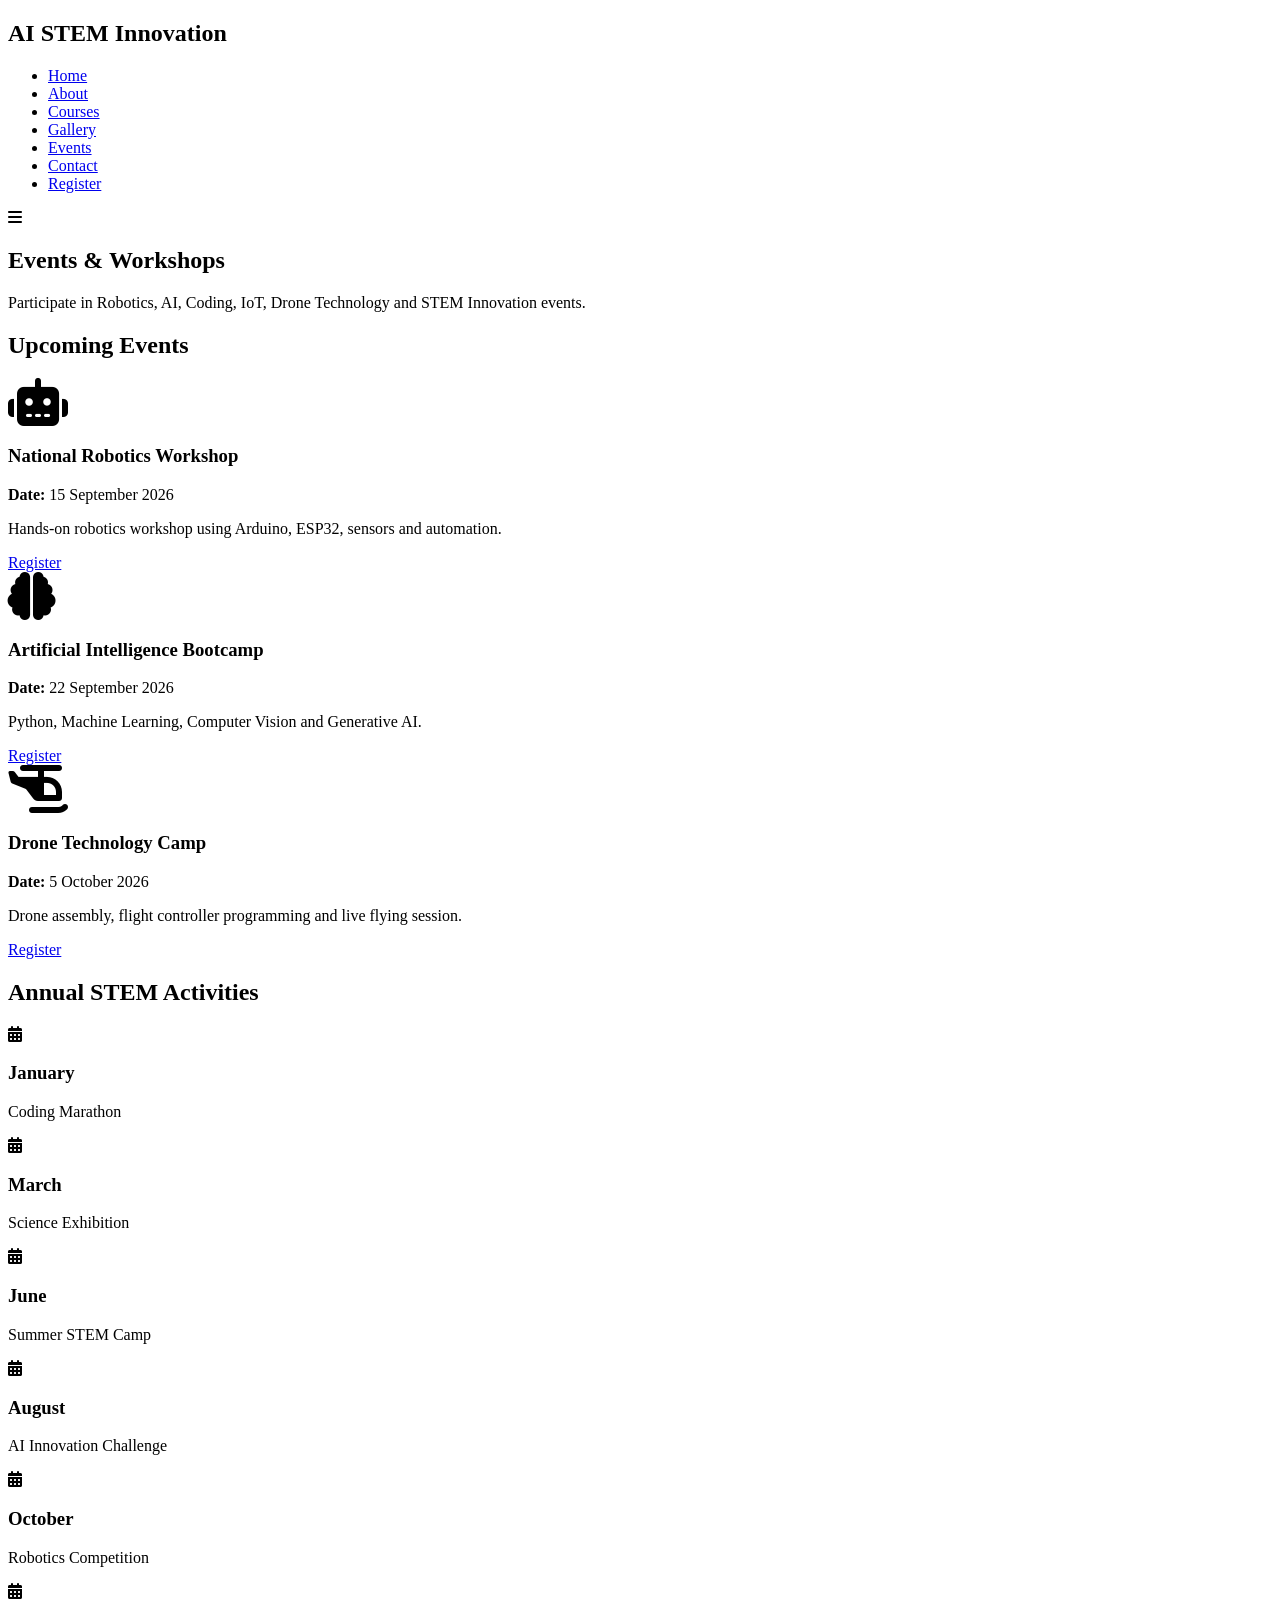
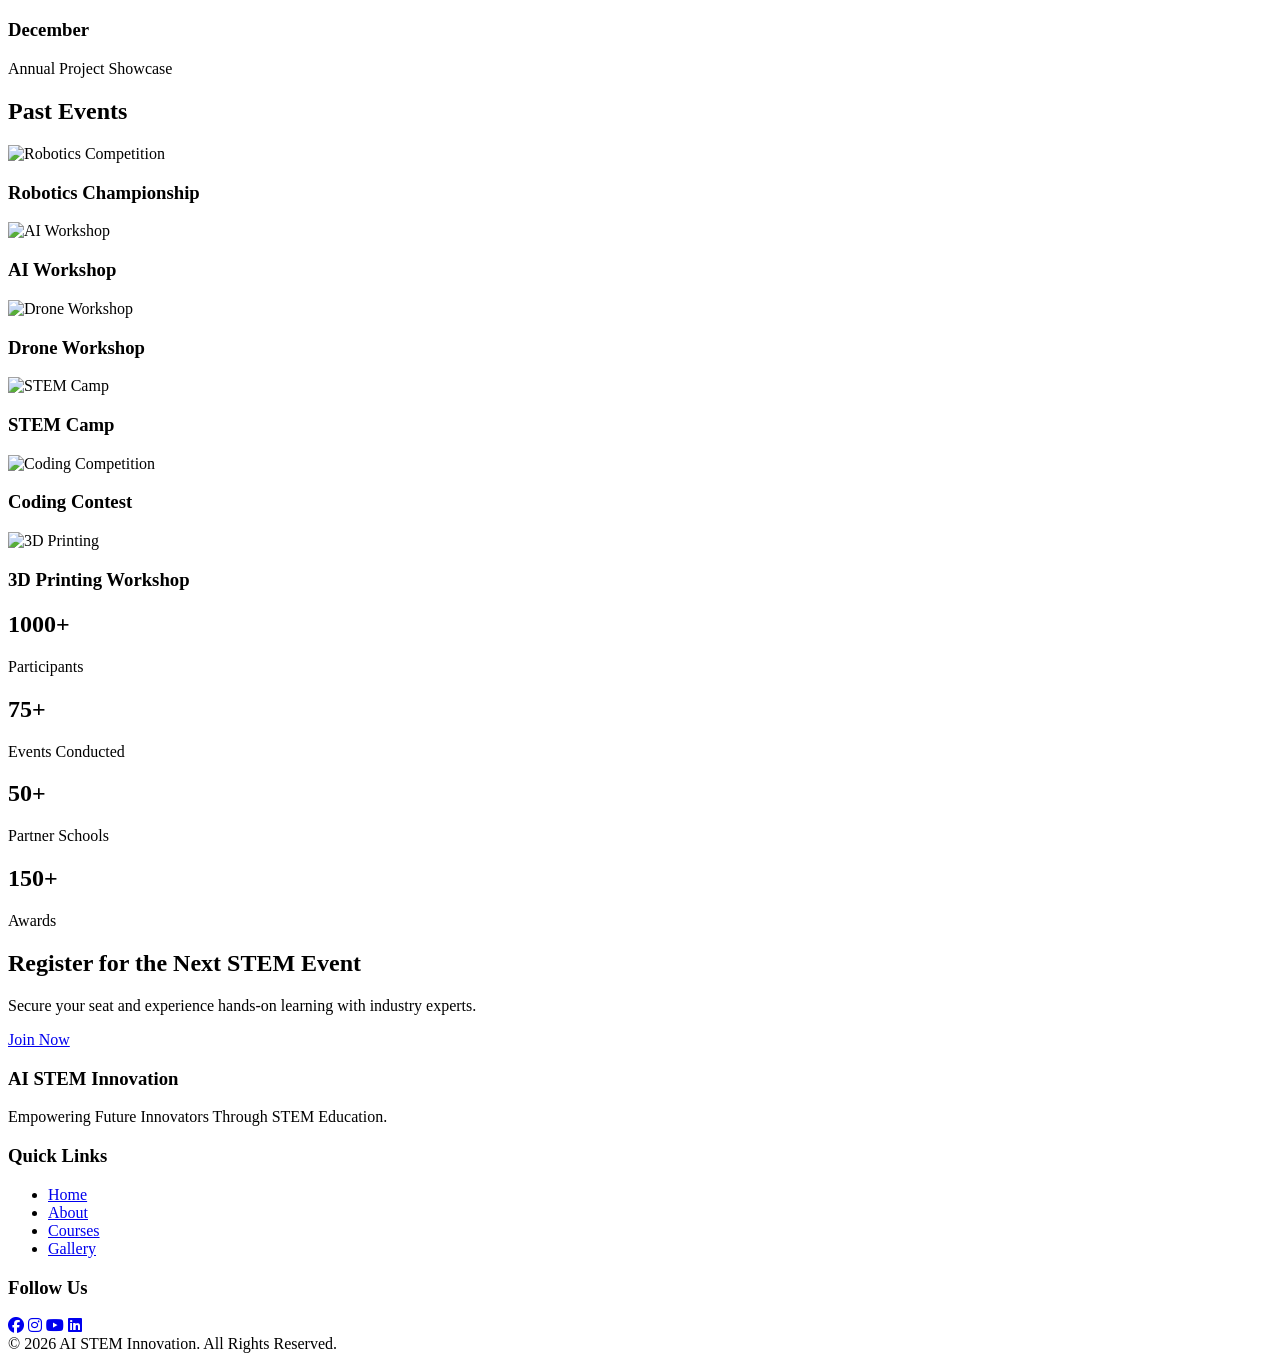
==== events.html @ 1d735f31 "Add files via upload" ====
<!DOCTYPE html>
<html lang="en">

<head>
    <meta charset="UTF-8">
    <meta name="viewport" content="width=device-width, initial-scale=1.0">

    <title>Events | AI STEM Innovation</title>

    <meta name="description"
        content="Upcoming workshops, robotics competitions, AI bootcamps, coding camps, STEM exhibitions and events.">

    <link rel="stylesheet" href="css/style.css">
    <link rel="stylesheet" href="css/responsive.css">

    <link rel="preconnect" href="https://fonts.googleapis.com">
    <link rel="preconnect" href="https://fonts.gstatic.com" crossorigin>

    <link href="https://fonts.googleapis.com/css2?family=Poppins:wght@300;400;500;600;700;800&display=swap"
        rel="stylesheet">

    <link rel="stylesheet"
        href="https://cdnjs.cloudflare.com/ajax/libs/font-awesome/6.7.1/css/all.min.css">
</head>

<body>

<!-- ================= HEADER ================= -->

<header>

    <div class="container">

        <div class="logo">
            <h2>AI STEM <span>Innovation</span></h2>
        </div>

        <nav id="navMenu">

            <ul>

                <li><a href="index.html">Home</a></li>

                <li><a href="about.html">About</a></li>

                <li><a href="courses.html">Courses</a></li>

                <li><a href="gallery.html">Gallery</a></li>

                <li><a href="events.html" class="active">Events</a></li>

                <li><a href="contact.html">Contact</a></li>

                <li><a href="register.html" class="btn">Register</a></li>

            </ul>

        </nav>

        <div class="menu-btn" id="menuBtn">
            <i class="fa-solid fa-bars"></i>
        </div>

    </div>

</header>

<!-- ================= PAGE TITLE ================= -->

<section class="page-banner">

    <div class="container">

        <h1>Events & Workshops</h1>

        <p>

            Participate in Robotics, AI, Coding,
            IoT, Drone Technology and STEM Innovation events.

        </p>

    </div>

</section>

<!-- ================= UPCOMING EVENTS ================= -->

<section class="courses">

<div class="container">

<h2 class="section-title">

Upcoming Events

</h2>

<div class="course-grid">

<div class="course">

<i class="fa-solid fa-robot fa-3x"></i>

<h3>National Robotics Workshop</h3>

<p>

<strong>Date:</strong> 15 September 2026

</p>

<p>

Hands-on robotics workshop using Arduino,
ESP32, sensors and automation.

</p>

<a href="register.html" class="primary-btn">

Register

</a>

</div>

<div class="course">

<i class="fa-solid fa-brain fa-3x"></i>

<h3>Artificial Intelligence Bootcamp</h3>

<p>

<strong>Date:</strong> 22 September 2026

</p>

<p>

Python, Machine Learning,
Computer Vision and Generative AI.

</p>

<a href="register.html" class="primary-btn">

Register

</a>

</div>

<div class="course">

<i class="fa-solid fa-helicopter fa-3x"></i>

<h3>Drone Technology Camp</h3>

<p>

<strong>Date:</strong> 5 October 2026

</p>

<p>

Drone assembly,
flight controller programming
and live flying session.

</p>

<a href="register.html" class="primary-btn">

Register

</a>

</div>

</div>

</div>

</section>

<!-- ================= EVENT TIMELINE ================= -->

<section class="features">

<div class="container">

<h2 class="section-title">

Annual STEM Activities

</h2>

<div class="feature-grid">

<div class="card">

<i class="fa-solid fa-calendar-days"></i>

<h3>January</h3>

<p>

Coding Marathon

</p>

</div>

<div class="card">

<i class="fa-solid fa-calendar-days"></i>

<h3>March</h3>

<p>

Science Exhibition

</p>

</div>

<div class="card">

<i class="fa-solid fa-calendar-days"></i>

<h3>June</h3>

<p>

Summer STEM Camp

</p>

</div>

<div class="card">

<i class="fa-solid fa-calendar-days"></i>

<h3>August</h3>

<p>

AI Innovation Challenge

</p>

</div>

<div class="card">

<i class="fa-solid fa-calendar-days"></i>

<h3>October</h3>

<p>

Robotics Competition

</p>

</div>

<div class="card">

<i class="fa-solid fa-calendar-days"></i>

<h3>December</h3>

<p>

Annual Project Showcase

</p>

</div>

</div>

</div>

</section>

<!-- ================= PAST EVENTS ================= -->

<section class="gallery">

<div class="container">

<h2 class="section-title">

Past Events

</h2>

<div class="gallery-grid">

<div class="gallery-item">

<img src="images/event1.jpg" alt="Robotics Competition">

<div class="overlay">

<h3>Robotics Championship</h3>

</div>

</div>

<div class="gallery-item">

<img src="images/event2.jpg" alt="AI Workshop">

<div class="overlay">

<h3>AI Workshop</h3>

</div>

</div>

<div class="gallery-item">

<img src="images/event3.jpg" alt="Drone Workshop">

<div class="overlay">

<h3>Drone Workshop</h3>

</div>

</div>

<div class="gallery-item">

<img src="images/event4.jpg" alt="STEM Camp">

<div class="overlay">

<h3>STEM Camp</h3>

</div>

</div>

<div class="gallery-item">

<img src="images/event5.jpg" alt="Coding Competition">

<div class="overlay">

<h3>Coding Contest</h3>

</div>

</div>

<div class="gallery-item">

<img src="images/event6.jpg" alt="3D Printing">

<div class="overlay">

<h3>3D Printing Workshop</h3>

</div>

</div>

</div>

</div>

</section>

<!-- ================= WHY JOIN ================= -->

<section class="counter">

<div class="container counter-grid">

<div>

<h2>1000+</h2>

<p>Participants</p>

</div>

<div>

<h2>75+</h2>

<p>Events Conducted</p>

</div>

<div>

<h2>50+</h2>

<p>Partner Schools</p>

</div>

<div>

<h2>150+</h2>

<p>Awards</p>

</div>

</div>

</section>

<!-- ================= CTA ================= -->

<section class="cta">

<div class="container">

<h2>

Register for the Next STEM Event

</h2>

<p>

Secure your seat and experience hands-on learning
with industry experts.

</p>

<a href="register.html" class="primary-btn">

Join Now

</a>

</div>

</section>

<!-- ================= FOOTER ================= -->

<footer>

<div class="container footer-grid">

<div>

<h3>AI STEM Innovation</h3>

<p>

Empowering Future Innovators Through STEM Education.

</p>

</div>

<div>

<h3>Quick Links</h3>

<ul>

<li><a href="index.html">Home</a></li>
<li><a href="about.html">About</a></li>
<li><a href="courses.html">Courses</a></li>
<li><a href="gallery.html">Gallery</a></li>

</ul>

</div>

<div>

<h3>Follow Us</h3>

<div class="social">

<a href="#"><i class="fab fa-facebook"></i></a>
<a href="#"><i class="fab fa-instagram"></i></a>
<a href="#"><i class="fab fa-youtube"></i></a>
<a href="#"><i class="fab fa-linkedin"></i></a>

</div>

</div>

</div>

<div class="copyright">

© 2026 AI STEM Innovation. All Rights Reserved.

</div>

</footer>

<script src="js/script.js"></script>

</body>

</html>
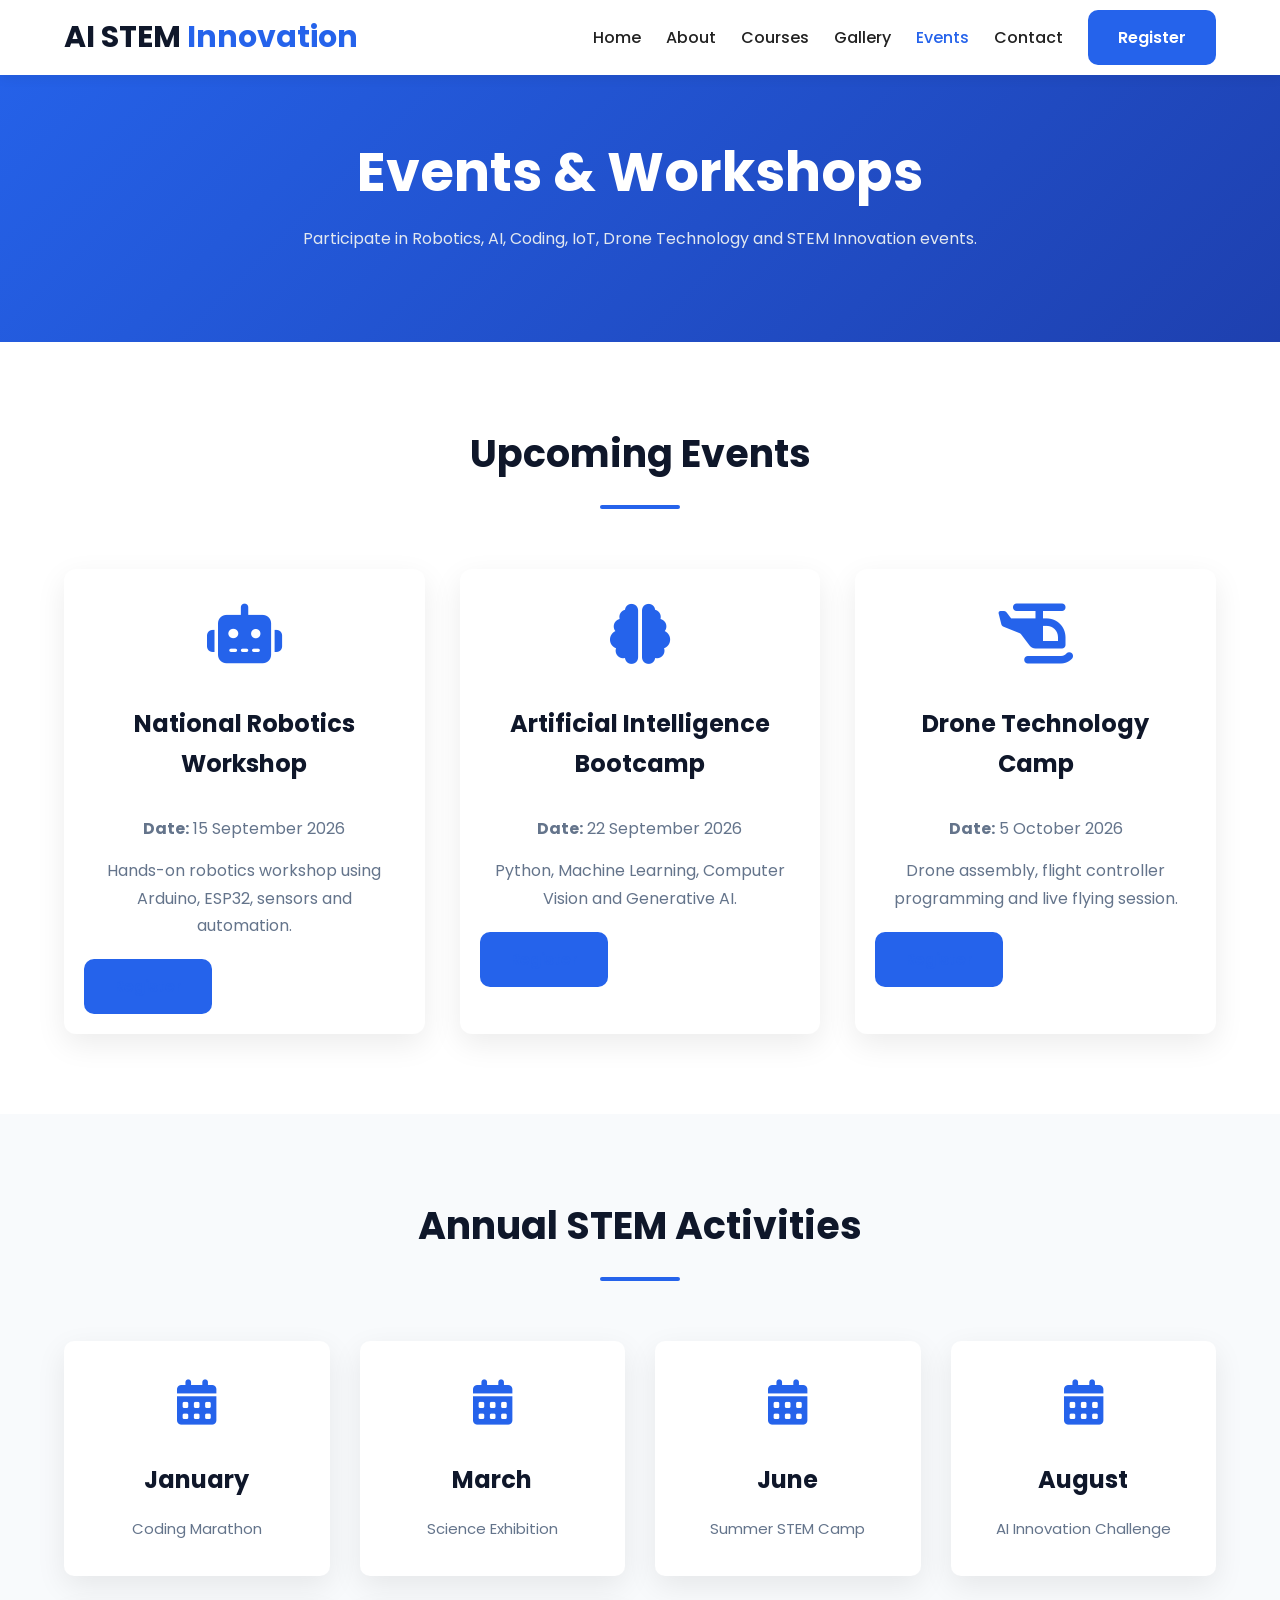
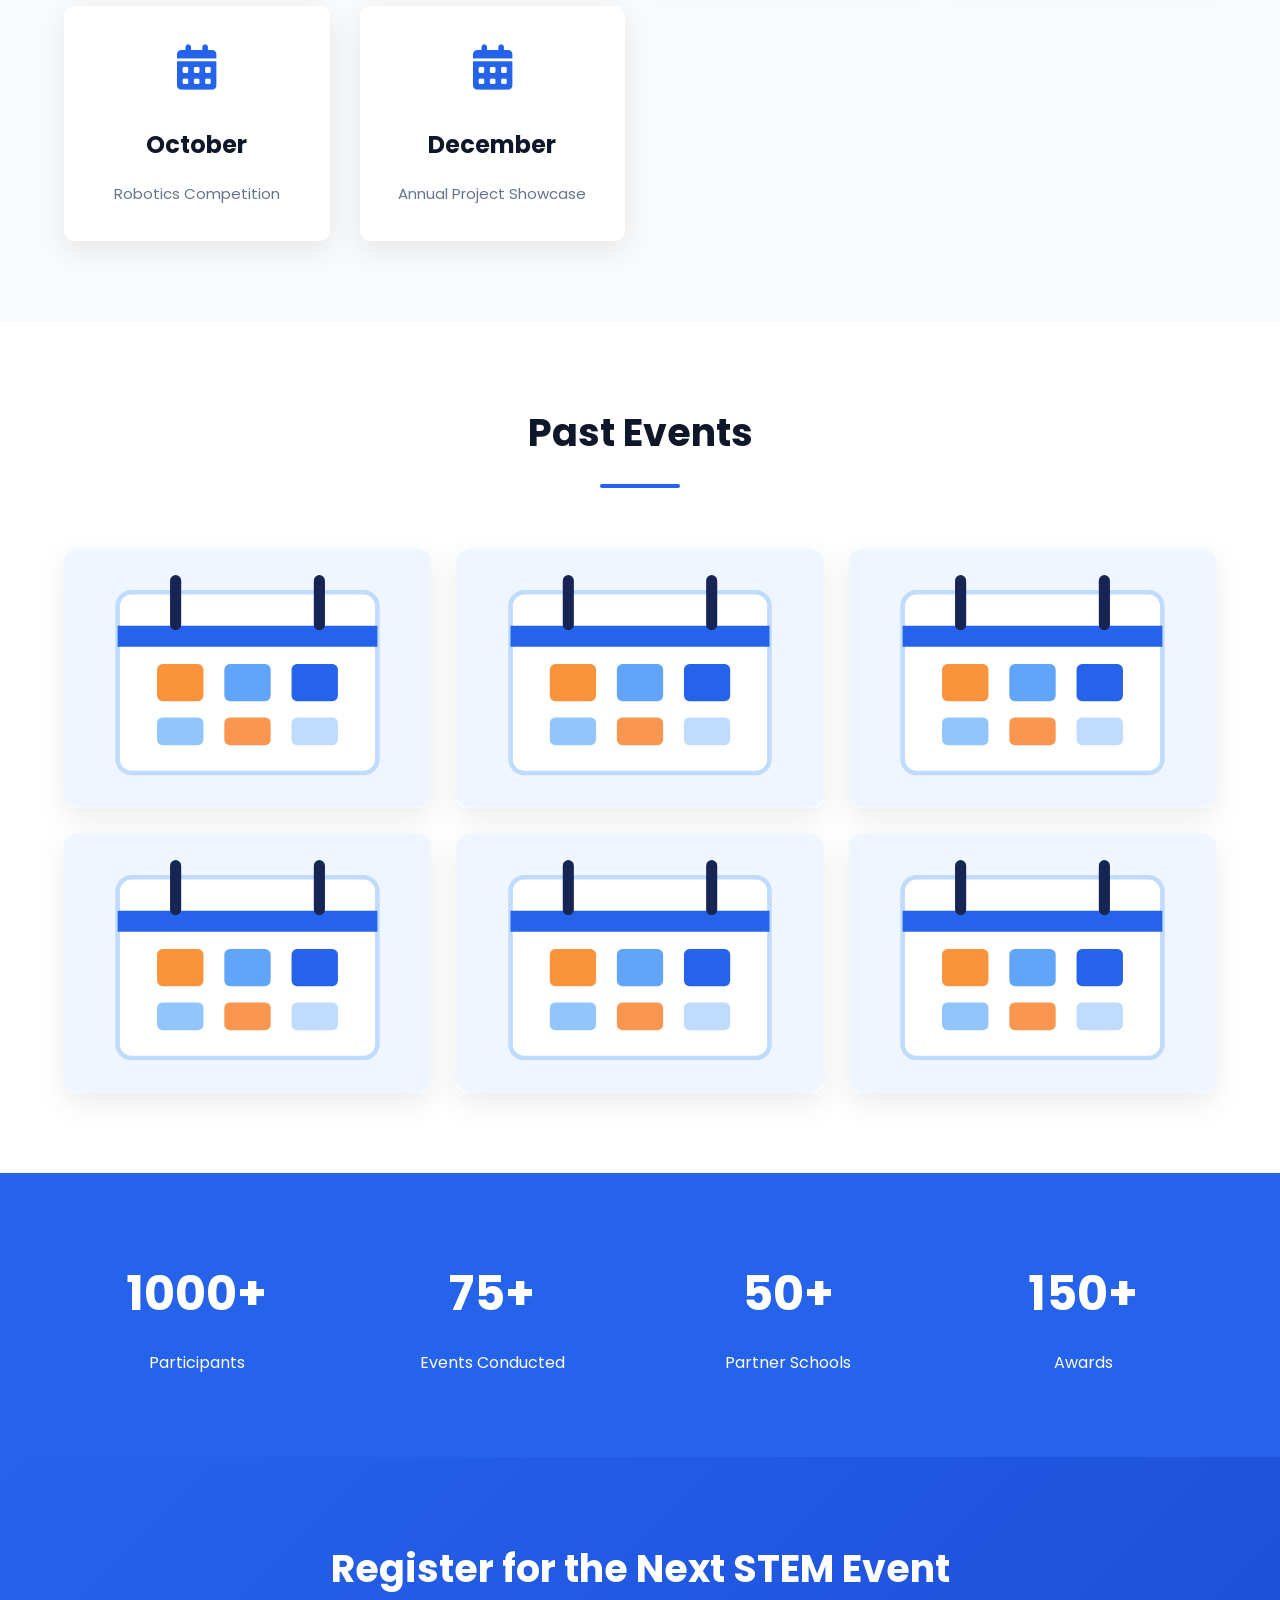
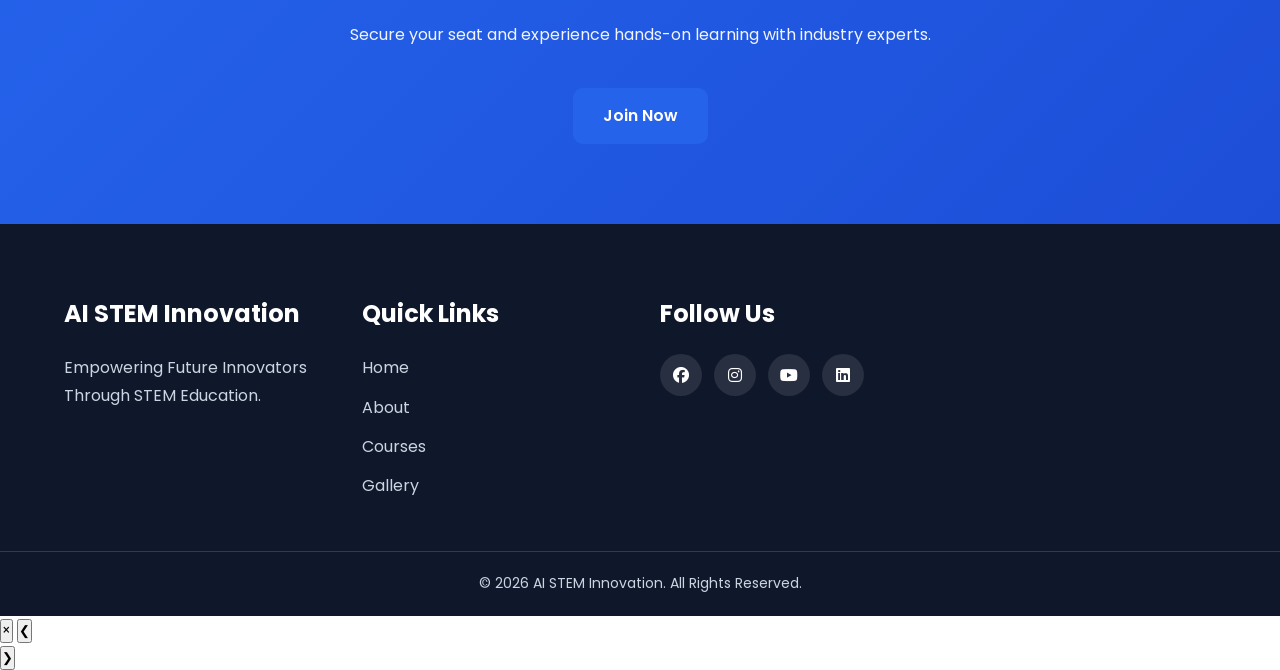
==== commit 923a40db: "Troubleshooting Netlify site issue (6a6da4809a8be6e3ffcbd59c)" ====
--- a/events.html
+++ b/events.html
@@ -306,7 +306,7 @@
 
 <div class="gallery-item">
 
-<img src="images/event1.jpg" alt="Robotics Competition">
+<img src="images/events.svg" alt="Robotics Competition">
 
 <div class="overlay">
 
@@ -318,7 +318,7 @@
 
 <div class="gallery-item">
 
-<img src="images/event2.jpg" alt="AI Workshop">
+<img src="images/events.svg" alt="AI Workshop">
 
 <div class="overlay">
 
@@ -330,7 +330,7 @@
 
 <div class="gallery-item">
 
-<img src="images/event3.jpg" alt="Drone Workshop">
+<img src="images/events.svg" alt="Drone Workshop">
 
 <div class="overlay">
 
@@ -342,7 +342,7 @@
 
 <div class="gallery-item">
 
-<img src="images/event4.jpg" alt="STEM Camp">
+<img src="images/events.svg" alt="STEM Camp">
 
 <div class="overlay">
 
@@ -354,7 +354,7 @@
 
 <div class="gallery-item">
 
-<img src="images/event5.jpg" alt="Coding Competition">
+<img src="images/events.svg" alt="Coding Competition">
 
 <div class="overlay">
 
@@ -366,7 +366,7 @@
 
 <div class="gallery-item">
 
-<img src="images/event6.jpg" alt="3D Printing">
+<img src="images/events.svg" alt="3D Printing">
 
 <div class="overlay">
 
@@ -515,4 +515,4 @@
 
 </body>
 
-</html>+</html>
--- a/css/style.css
+++ b/css/style.css
@@ -0,0 +1,3216 @@
+/*==================================================
+    AI STEM Innovation Website
+    style.css
+    ========= PART 1 =========
+    Global Reset
+    Typography
+    Variables
+    Header
+    Navigation
+    Hero
+    Buttons
+    Cards
+    Sections
+    Layout
+===================================================*/
+
+/*=========================================
+    GOOGLE FONT
+=========================================*/
+@import url('https://fonts.googleapis.com/css2?family=Poppins:wght@300;400;500;600;700;800&display=swap');
+
+/*=========================================
+    CSS VARIABLES
+=========================================*/
+:root{
+
+    --primary:#2563eb;
+    --primary-dark:#1d4ed8;
+    --secondary:#0f172a;
+    --accent:#06b6d4;
+    --success:#16a34a;
+    --warning:#f59e0b;
+    --danger:#ef4444;
+
+    --white:#ffffff;
+    --light:#f8fafc;
+    --gray:#64748b;
+    --dark:#1e293b;
+    --border:#e2e8f0;
+
+    --radius:10px;
+    --shadow:0 10px 30px rgba(0,0,0,.08);
+
+    --transition:.3s ease;
+
+    --container:1200px;
+
+}
+
+/*=========================================
+    RESET
+=========================================*/
+
+*{
+    margin:0;
+    padding:0;
+    box-sizing:border-box;
+}
+
+html{
+    scroll-behavior:smooth;
+}
+
+body{
+
+    font-family:'Poppins',sans-serif;
+    font-size:16px;
+    line-height:1.7;
+
+    background:#fff;
+    color:#333;
+
+}
+
+img{
+
+    max-width:100%;
+    display:block;
+
+}
+
+a{
+
+    text-decoration:none;
+    transition:var(--transition);
+
+}
+
+ul{
+
+    list-style:none;
+
+}
+
+button,
+input,
+textarea,
+select{
+
+    font-family:inherit;
+    outline:none;
+
+}
+
+section{
+
+    padding:80px 0;
+
+}
+
+/*=========================================
+    CONTAINER
+=========================================*/
+
+.container{
+
+    width:90%;
+    max-width:var(--container);
+    margin:auto;
+
+}
+
+/*=========================================
+    TYPOGRAPHY
+=========================================*/
+
+h1{
+
+    font-size:54px;
+    font-weight:700;
+    line-height:1.2;
+    color:var(--secondary);
+
+}
+
+h2{
+
+    font-size:38px;
+    font-weight:700;
+    color:var(--secondary);
+
+}
+
+h3{
+
+    font-size:24px;
+    color:var(--secondary);
+
+}
+
+h4{
+
+    font-size:20px;
+
+}
+
+p{
+
+    color:var(--gray);
+    margin-top:15px;
+
+}
+
+.section-title{
+
+    text-align:center;
+    margin-bottom:60px;
+    position:relative;
+
+}
+
+.section-title::after{
+
+    content:'';
+    width:80px;
+    height:4px;
+
+    background:var(--primary);
+
+    display:block;
+    margin:18px auto;
+
+    border-radius:30px;
+
+}
+
+/*=========================================
+    HEADER
+=========================================*/
+
+header{
+
+    position:fixed;
+
+    top:0;
+    left:0;
+
+    width:100%;
+
+    background:#fff;
+
+    z-index:999;
+
+    box-shadow:0 2px 12px rgba(0,0,0,.08);
+
+}
+
+header .container{
+
+    display:flex;
+
+    justify-content:space-between;
+
+    align-items:center;
+
+    height:75px;
+
+}
+
+/*=========================================
+    LOGO
+=========================================*/
+
+.logo h2{
+
+    color:var(--secondary);
+    font-size:30px;
+
+}
+
+.logo span{
+
+    color:var(--primary);
+
+}
+
+/*=========================================
+    NAVIGATION
+=========================================*/
+
+nav ul{
+
+    display:flex;
+    align-items:center;
+    gap:25px;
+
+}
+
+nav a{
+
+    color:#222;
+    font-weight:500;
+
+}
+
+nav a:hover{
+
+    color:var(--primary);
+
+}
+
+nav .active{
+
+    color:var(--primary);
+
+}
+
+.menu-btn{
+
+    display:none;
+
+    font-size:28px;
+
+    cursor:pointer;
+
+}
+
+/*=========================================
+    BUTTONS
+=========================================*/
+
+.btn,
+.primary-btn{
+
+    display:inline-block;
+
+    background:var(--primary);
+
+    color:#fff;
+
+    padding:14px 30px;
+
+    border-radius:var(--radius);
+
+    font-weight:600;
+
+    transition:var(--transition);
+
+    border:none;
+
+    cursor:pointer;
+
+}
+
+.btn:hover,
+.primary-btn:hover{
+
+    background:var(--primary-dark);
+
+    transform:translateY(-3px);
+
+}
+
+.secondary-btn{
+
+    display:inline-block;
+
+    background:#fff;
+
+    color:var(--primary);
+
+    border:2px solid var(--primary);
+
+    padding:13px 28px;
+
+    border-radius:var(--radius);
+
+    margin-left:15px;
+
+    font-weight:600;
+
+}
+
+.secondary-btn:hover{
+
+    background:var(--primary);
+
+    color:#fff;
+
+}
+
+/*=========================================
+    HERO
+=========================================*/
+
+.hero{
+
+    padding-top:150px;
+
+    padding-bottom:90px;
+
+    background:linear-gradient(135deg,#eff6ff,#ffffff);
+
+}
+
+.hero-grid{
+
+    display:grid;
+
+    grid-template-columns:repeat(2,1fr);
+
+    align-items:center;
+
+    gap:60px;
+
+}
+
+.hero-content p{
+
+    margin:25px 0;
+
+    font-size:18px;
+
+}
+
+.hero-buttons{
+
+    margin-top:35px;
+
+}
+
+.hero-image img{
+
+    animation:float 4s ease-in-out infinite;
+
+}
+
+/*=========================================
+    PAGE BANNER
+=========================================*/
+
+.page-banner{
+
+    background:linear-gradient(135deg,#2563eb,#1e40af);
+
+    color:#fff;
+
+    text-align:center;
+
+    padding:140px 0 90px;
+
+}
+
+.page-banner h1{
+
+    color:#fff;
+
+}
+
+.page-banner p{
+
+    color:#e2e8f0;
+
+    margin-top:20px;
+
+}
+
+/*=========================================
+    COMMON GRID
+=========================================*/
+
+.feature-grid,
+.course-grid,
+.footer-grid{
+
+    display:grid;
+
+    gap:30px;
+
+}
+
+.feature-grid{
+
+    grid-template-columns:repeat(auto-fit,minmax(250px,1fr));
+
+}
+
+.course-grid{
+
+    grid-template-columns:repeat(auto-fit,minmax(320px,1fr));
+
+}
+
+.footer-grid{
+
+    grid-template-columns:repeat(auto-fit,minmax(250px,1fr));
+
+}
+
+/*=========================================
+    CARD
+=========================================*/
+
+.card{
+
+    background:#fff;
+
+    padding:35px;
+
+    border-radius:var(--radius);
+
+    box-shadow:var(--shadow);
+
+    transition:var(--transition);
+
+    text-align:center;
+
+}
+
+.card:hover{
+
+    transform:translateY(-8px);
+
+}
+
+.card i{
+
+    font-size:45px;
+
+    color:var(--primary);
+
+    margin-bottom:20px;
+
+}
+
+.card h3{
+
+    margin-bottom:15px;
+
+}
+
+/*=========================================
+    COURSE CARD
+=========================================*/
+
+.course{
+
+    background:#fff;
+
+    border-radius:var(--radius);
+
+    overflow:hidden;
+
+    box-shadow:var(--shadow);
+
+    transition:var(--transition);
+
+}
+
+.course:hover{
+
+    transform:translateY(-8px);
+
+}
+
+.course img{
+
+    width:100%;
+
+    height:220px;
+
+    object-fit:cover;
+
+}
+
+.course h3{
+
+    padding:20px 20px 10px;
+
+}
+
+.course p{
+
+    padding:0 20px 20px;
+
+}
+
+.course a{
+
+    margin:20px;
+
+    display:inline-block;
+
+    color:var(--primary);
+
+    font-weight:600;
+
+}
+
+/*=========================================
+    COMMON SECTION
+=========================================*/
+
+.features{
+
+    background:#f8fafc;
+
+}
+
+.counter{
+
+    background:var(--primary);
+
+    color:#fff;
+
+}
+
+.counter-grid{
+
+    display:grid;
+
+    grid-template-columns:repeat(auto-fit,minmax(220px,1fr));
+
+    gap:30px;
+
+    text-align:center;
+
+}
+
+.counter h2{
+
+    color:#fff;
+
+    font-size:48px;
+
+}
+
+.counter p{
+
+    color:#fff;
+
+}
+
+/*=========================================
+    CTA
+=========================================*/
+
+.cta{
+
+    background:linear-gradient(135deg,#2563eb,#1d4ed8);
+
+    text-align:center;
+
+    color:#fff;
+
+}
+
+.cta h2{
+
+    color:#fff;
+
+}
+
+.cta p{
+
+    color:#f1f5f9;
+
+    margin:20px auto 40px;
+
+    max-width:700px;
+
+}
+
+/*=========================================
+    ANIMATION
+=========================================*/
+
+@keyframes float{
+
+    0%{
+
+        transform:translateY(0);
+
+    }
+
+    50%{
+
+        transform:translateY(-20px);
+
+    }
+
+    100%{
+
+        transform:translateY(0);
+
+    }
+
+}
+
+/*=========================================
+    UTILITIES
+=========================================*/
+
+.text-center{
+
+    text-align:center;
+
+}
+
+.mt-20{
+
+    margin-top:20px;
+
+}
+
+.mt-40{
+
+    margin-top:40px;
+
+}
+
+.mb-20{
+
+    margin-bottom:20px;
+
+}
+
+.mb-40{
+
+    margin-bottom:40px;
+
+}
+/*==================================================
+        PART 2A
+        ABOUT
+        COURSES
+        FEATURE CARDS
+====================================================*/
+
+/*=========================================
+    ABOUT SECTION
+=========================================*/
+
+.about{
+    background:#ffffff;
+}
+
+.about-grid{
+    display:grid;
+    grid-template-columns:repeat(auto-fit,minmax(400px,1fr));
+    gap:60px;
+    align-items:center;
+}
+
+.about-image{
+    position:relative;
+}
+
+.about-image img{
+    width:100%;
+    border-radius:15px;
+    box-shadow:var(--shadow);
+}
+
+.about-content h2{
+    margin-bottom:20px;
+}
+
+.about-content p{
+    margin-bottom:18px;
+    color:var(--gray);
+    text-align:justify;
+}
+
+.about-content ul{
+    margin-top:25px;
+}
+
+.about-content ul li{
+    padding:10px 0;
+    color:var(--dark);
+    font-weight:500;
+}
+
+.about-content ul li i{
+    color:var(--success);
+    margin-right:10px;
+}
+
+/*=========================================
+    MISSION SECTION
+=========================================*/
+
+.mission{
+    background:#f8fafc;
+}
+
+.mission .card{
+    text-align:center;
+}
+
+.mission .card i{
+    font-size:55px;
+    color:var(--primary);
+    margin-bottom:20px;
+}
+
+.mission .card p{
+    margin-top:15px;
+}
+
+/*=========================================
+    FEATURES
+=========================================*/
+
+.features{
+    background:#f8fafc;
+}
+
+.feature-grid{
+    display:grid;
+    grid-template-columns:repeat(auto-fit,minmax(260px,1fr));
+    gap:30px;
+}
+
+.feature-grid .card{
+    border-top:4px solid transparent;
+}
+
+.feature-grid .card:hover{
+    border-color:var(--primary);
+}
+
+.feature-grid .card h3{
+    margin:15px 0;
+}
+
+.feature-grid .card p{
+    font-size:15px;
+}
+
+/*=========================================
+    COURSE SECTION
+=========================================*/
+
+.courses{
+    background:#ffffff;
+}
+
+.course-grid{
+    display:grid;
+    grid-template-columns:repeat(auto-fit,minmax(320px,1fr));
+    gap:35px;
+}
+
+.course{
+    background:#fff;
+    border-radius:12px;
+    overflow:hidden;
+    box-shadow:var(--shadow);
+    transition:.35s;
+}
+
+.course:hover{
+    transform:translateY(-8px);
+}
+
+.course img{
+    width:100%;
+    height:220px;
+    object-fit:cover;
+}
+
+.course i{
+    display:block;
+    text-align:center;
+    margin-top:35px;
+    color:var(--primary);
+}
+
+.course h3{
+    text-align:center;
+    margin:20px;
+}
+
+.course p{
+    padding:0 25px;
+    text-align:center;
+}
+
+.course ul{
+    margin:20px;
+}
+
+.course ul li{
+    padding:8px 0;
+    color:var(--gray);
+    border-bottom:1px solid #eee;
+}
+
+.course ul li:last-child{
+    border-bottom:none;
+}
+
+.course a{
+    display:inline-block;
+    margin:25px;
+    color:var(--primary);
+    font-weight:600;
+}
+
+.course a:hover{
+    color:var(--primary-dark);
+}
+
+/*=========================================
+    COURSE ICON
+=========================================*/
+
+.course .fa-robot,
+.course .fa-brain,
+.course .fa-code,
+.course .fa-cube,
+.course .fa-helicopter,
+.course .fa-microchip{
+    font-size:60px;
+}
+
+/*=========================================
+    TRAINING LEVELS
+=========================================*/
+
+.training-levels{
+    background:#f8fafc;
+}
+
+.level-card{
+    background:#fff;
+    padding:35px;
+    text-align:center;
+    border-radius:10px;
+    box-shadow:var(--shadow);
+}
+
+.level-card i{
+    font-size:55px;
+    color:var(--primary);
+    margin-bottom:20px;
+}
+
+.level-card h3{
+    margin-bottom:15px;
+}
+
+/*=========================================
+    COURSE TAG
+=========================================*/
+
+.tag{
+    display:inline-block;
+    background:var(--primary);
+    color:#fff;
+    padding:6px 15px;
+    border-radius:30px;
+    font-size:13px;
+    margin:8px;
+}
+
+.tag.success{
+    background:var(--success);
+}
+
+.tag.warning{
+    background:var(--warning);
+}
+
+.tag.danger{
+    background:var(--danger);
+}
+
+/*=========================================
+    CTA BUTTON INSIDE COURSE
+=========================================*/
+
+.course .primary-btn{
+    margin:20px;
+    display:inline-block;
+}
+
+/*=========================================
+    COURSE HOVER EFFECT
+=========================================*/
+
+.course:hover img{
+    transform:scale(1.05);
+    transition:.5s;
+}
+
+/*=========================================
+    SECTION BACKGROUNDS
+=========================================*/
+
+.bg-light{
+    background:#f8fafc;
+}
+
+.bg-white{
+    background:#ffffff;
+}
+
+.bg-primary{
+    background:var(--primary);
+    color:#fff;
+}
+
+/*=========================================
+    ICON BOX
+=========================================*/
+
+.icon-box{
+    width:80px;
+    height:80px;
+    margin:auto;
+    border-radius:50%;
+    display:flex;
+    align-items:center;
+    justify-content:center;
+    background:#eef5ff;
+}
+
+.icon-box i{
+    color:var(--primary);
+    font-size:36px;
+}
+
+/*=========================================
+    SPACING HELPERS
+=========================================*/
+
+.py-80{
+    padding:80px 0;
+}
+
+.py-100{
+    padding:100px 0;
+}
+
+.mb-60{
+    margin-bottom:60px;
+}
+
+.mt-60{
+    margin-top:60px;
+}
+
+/*=========================================
+    IMAGE EFFECT
+=========================================*/
+
+.rounded{
+    border-radius:12px;
+}
+
+.shadow{
+    box-shadow:var(--shadow);
+}
+
+.hover-scale{
+    transition:.4s;
+}
+
+.hover-scale:hover{
+    transform:scale(1.03);
+}
+/*==================================================
+        PART 2B
+        GALLERY
+        EVENTS
+        IMAGE OVERLAYS
+        TIMELINE
+====================================================*/
+
+/*=========================================
+    GALLERY SECTION
+=========================================*/
+
+.gallery{
+    background:#ffffff;
+    padding:80px 0;
+}
+
+.gallery-grid{
+    display:grid;
+    grid-template-columns:repeat(auto-fit,minmax(280px,1fr));
+    gap:25px;
+}
+
+/*=========================================
+    GALLERY ITEM
+=========================================*/
+
+.gallery-item{
+    position:relative;
+    overflow:hidden;
+    border-radius:12px;
+    cursor:pointer;
+    box-shadow:var(--shadow);
+    background:#fff;
+}
+
+.gallery-item img{
+    width:100%;
+    height:260px;
+    object-fit:cover;
+    display:block;
+    transition:0.5s ease;
+}
+
+/*=========================================
+    IMAGE OVERLAY
+=========================================*/
+
+.overlay{
+    position:absolute;
+    inset:0;
+    background:rgba(37,99,235,.82);
+
+    display:flex;
+    align-items:center;
+    justify-content:center;
+    flex-direction:column;
+
+    opacity:0;
+    transition:.4s;
+    text-align:center;
+    padding:20px;
+}
+
+.overlay h3{
+    color:#fff;
+    margin-bottom:10px;
+}
+
+.overlay p{
+    color:#f8fafc;
+    font-size:15px;
+}
+
+.gallery-item:hover img{
+    transform:scale(1.12);
+}
+
+.gallery-item:hover .overlay{
+    opacity:1;
+}
+
+/*=========================================
+    GALLERY FILTER
+=========================================*/
+
+.gallery-filter{
+    display:flex;
+    justify-content:center;
+    flex-wrap:wrap;
+    gap:15px;
+    margin-bottom:50px;
+}
+
+.gallery-filter button{
+
+    border:none;
+    background:#eef2ff;
+
+    color:var(--primary);
+
+    padding:12px 24px;
+
+    border-radius:30px;
+
+    cursor:pointer;
+
+    font-weight:600;
+
+    transition:.3s;
+}
+
+.gallery-filter button:hover,
+.gallery-filter .active{
+
+    background:var(--primary);
+    color:#fff;
+
+}
+
+/*=========================================
+    GALLERY CAPTION
+=========================================*/
+
+.gallery-caption{
+    padding:20px;
+    background:#fff;
+}
+
+.gallery-caption h4{
+    margin-bottom:8px;
+}
+
+.gallery-caption p{
+    margin:0;
+}
+
+/*=========================================
+    EVENTS SECTION
+=========================================*/
+
+.events{
+    background:#f8fafc;
+    padding:80px 0;
+}
+
+.event-grid{
+    display:grid;
+    grid-template-columns:repeat(auto-fit,minmax(330px,1fr));
+    gap:30px;
+}
+
+/*=========================================
+    EVENT CARD
+=========================================*/
+
+.event-card{
+
+    background:#fff;
+
+    border-radius:12px;
+
+    overflow:hidden;
+
+    box-shadow:var(--shadow);
+
+    transition:.35s;
+}
+
+.event-card:hover{
+
+    transform:translateY(-8px);
+
+}
+
+.event-card img{
+
+    width:100%;
+
+    height:220px;
+
+    object-fit:cover;
+
+}
+
+.event-content{
+
+    padding:25px;
+
+}
+
+.event-content h3{
+
+    margin-bottom:12px;
+
+}
+
+.event-content p{
+
+    margin-bottom:12px;
+
+}
+
+/*=========================================
+    EVENT DATE
+=========================================*/
+
+.event-date{
+
+    display:inline-block;
+
+    background:var(--primary);
+
+    color:#fff;
+
+    padding:8px 18px;
+
+    border-radius:30px;
+
+    font-size:14px;
+
+    margin-bottom:15px;
+
+    font-weight:600;
+
+}
+
+/*=========================================
+    EVENT INFO
+=========================================*/
+
+.event-info{
+
+    display:flex;
+
+    align-items:center;
+
+    gap:10px;
+
+    margin:12px 0;
+
+    color:var(--gray);
+
+}
+
+.event-info i{
+
+    color:var(--primary);
+
+}
+
+/*=========================================
+    EVENT BUTTON
+=========================================*/
+
+.event-card .primary-btn{
+
+    margin-top:20px;
+
+}
+
+/*=========================================
+    TIMELINE
+=========================================*/
+
+.timeline{
+
+    position:relative;
+
+    max-width:1000px;
+
+    margin:70px auto;
+
+}
+
+.timeline::before{
+
+    content:"";
+
+    position:absolute;
+
+    left:50%;
+
+    top:0;
+
+    width:4px;
+
+    height:100%;
+
+    background:var(--primary);
+
+    transform:translateX(-50%);
+
+}
+
+.timeline-item{
+
+    position:relative;
+
+    width:50%;
+
+    padding:20px 40px;
+
+}
+
+.timeline-item:nth-child(odd){
+
+    left:0;
+
+}
+
+.timeline-item:nth-child(even){
+
+    left:50%;
+
+}
+
+.timeline-content{
+
+    background:#fff;
+
+    padding:25px;
+
+    border-radius:10px;
+
+    box-shadow:var(--shadow);
+
+}
+
+.timeline-content h3{
+
+    margin-bottom:10px;
+
+}
+
+.timeline-content p{
+
+    margin-bottom:10px;
+
+}
+
+/*=========================================
+    TIMELINE CIRCLE
+=========================================*/
+
+.timeline-item::after{
+
+    content:"";
+
+    position:absolute;
+
+    width:22px;
+
+    height:22px;
+
+    background:var(--primary);
+
+    border-radius:50%;
+
+    top:35px;
+
+    right:-11px;
+
+}
+
+.timeline-item:nth-child(even)::after{
+
+    left:-11px;
+
+}
+
+/*=========================================
+    EVENT BADGES
+=========================================*/
+
+.badge{
+
+    display:inline-block;
+
+    padding:6px 14px;
+
+    border-radius:20px;
+
+    font-size:13px;
+
+    font-weight:600;
+
+}
+
+.badge.online{
+
+    background:#dcfce7;
+
+    color:#15803d;
+
+}
+
+.badge.offline{
+
+    background:#dbeafe;
+
+    color:#1d4ed8;
+
+}
+
+.badge.hybrid{
+
+    background:#fef3c7;
+
+    color:#b45309;
+
+}
+
+/*=========================================
+    HOVER EFFECTS
+=========================================*/
+
+.event-card:hover img{
+
+    transform:scale(1.08);
+
+    transition:.5s;
+
+}
+
+.event-card img{
+
+    transition:.5s;
+
+}
+
+/*=========================================
+    RESPONSIVE TIMELINE
+=========================================*/
+
+@media(max-width:768px){
+
+.timeline::before{
+
+left:20px;
+
+}
+
+.timeline-item{
+
+width:100%;
+
+left:0!important;
+
+padding-left:60px;
+
+padding-right:20px;
+
+margin-bottom:30px;
+
+}
+
+.timeline-item::after{
+
+left:9px!important;
+
+right:auto;
+
+}
+
+}
+/*==================================================
+        PART 2C
+        CONTACT
+        REGISTRATION
+        FORMS
+        GOOGLE MAP
+        FAQ
+====================================================*/
+
+/*=========================================
+    CONTACT SECTION
+=========================================*/
+
+.contact-section{
+    background:#ffffff;
+    padding:80px 0;
+}
+
+.contact-grid{
+    display:grid;
+    grid-template-columns:1fr 1fr;
+    gap:50px;
+    align-items:start;
+}
+
+/*=========================================
+    CONTACT INFO
+=========================================*/
+
+.contact-info{
+    background:#f8fafc;
+    padding:40px;
+    border-radius:12px;
+    box-shadow:var(--shadow);
+}
+
+.contact-info h2{
+    margin-bottom:20px;
+}
+
+.contact-info p{
+    margin-bottom:25px;
+}
+
+.contact-item{
+    display:flex;
+    align-items:flex-start;
+    gap:18px;
+    margin-bottom:25px;
+}
+
+.contact-item i{
+    width:55px;
+    height:55px;
+    display:flex;
+    align-items:center;
+    justify-content:center;
+    background:var(--primary);
+    color:#fff;
+    border-radius:50%;
+    font-size:22px;
+    flex-shrink:0;
+}
+
+.contact-item h4{
+    margin-bottom:5px;
+}
+
+/*=========================================
+    SOCIAL ICONS
+=========================================*/
+
+.social{
+    display:flex;
+    gap:15px;
+    margin-top:30px;
+}
+
+.social a{
+    width:45px;
+    height:45px;
+    display:flex;
+    align-items:center;
+    justify-content:center;
+    border-radius:50%;
+    background:var(--primary);
+    color:#fff;
+    transition:.3s;
+}
+
+.social a:hover{
+    background:var(--primary-dark);
+    transform:translateY(-4px);
+}
+
+/*=========================================
+    FORM CONTAINER
+=========================================*/
+
+.contact-form,
+.form-container,
+.login-box{
+    background:#fff;
+    padding:40px;
+    border-radius:12px;
+    box-shadow:var(--shadow);
+}
+
+.contact-form h2,
+.form-container h2,
+.login-box h2{
+    text-align:center;
+    margin-bottom:30px;
+}
+
+/*=========================================
+    FORM
+=========================================*/
+
+form{
+    width:100%;
+}
+
+.form-row{
+    display:grid;
+    grid-template-columns:1fr 1fr;
+    gap:20px;
+}
+
+.form-group{
+    margin-bottom:20px;
+}
+
+.form-group label{
+    display:block;
+    margin-bottom:8px;
+    font-weight:600;
+    color:var(--secondary);
+}
+
+.form-group input,
+.form-group textarea,
+.form-group select{
+
+    width:100%;
+
+    padding:14px 16px;
+
+    border:1px solid var(--border);
+
+    border-radius:8px;
+
+    font-size:15px;
+
+    transition:.3s;
+
+    background:#fff;
+}
+
+.form-group input:focus,
+.form-group textarea:focus,
+.form-group select:focus{
+
+    border-color:var(--primary);
+
+    box-shadow:0 0 0 4px rgba(37,99,235,.15);
+
+}
+
+textarea{
+    resize:vertical;
+    min-height:120px;
+}
+
+/*=========================================
+    CHECKBOX
+=========================================*/
+
+.checkbox{
+    display:flex;
+    align-items:flex-start;
+    gap:10px;
+    margin:20px 0;
+}
+
+.checkbox input{
+    margin-top:5px;
+}
+
+/*=========================================
+    BUTTONS INSIDE FORMS
+=========================================*/
+
+form .primary-btn{
+    width:100%;
+    margin-top:10px;
+}
+
+/*=========================================
+    SUCCESS / ERROR MESSAGE
+=========================================*/
+
+.success-message{
+    background:#dcfce7;
+    color:#166534;
+    padding:15px;
+    border-radius:8px;
+    margin-top:20px;
+}
+
+.error-message{
+    background:#fee2e2;
+    color:#b91c1c;
+    padding:15px;
+    border-radius:8px;
+    margin-top:20px;
+}
+
+/*=========================================
+    REGISTER SECTION
+=========================================*/
+
+.register-section{
+    background:#f8fafc;
+}
+
+.register-section .form-container{
+    max-width:900px;
+    margin:auto;
+}
+
+/*=========================================
+    LOGIN SECTION
+=========================================*/
+
+.login-section{
+    background:#f8fafc;
+    padding:100px 0;
+}
+
+.login-box{
+    max-width:450px;
+    margin:auto;
+}
+
+.login-icon{
+    width:90px;
+    height:90px;
+    margin:0 auto 25px;
+    border-radius:50%;
+    display:flex;
+    align-items:center;
+    justify-content:center;
+    background:#eef5ff;
+}
+
+.login-icon i{
+    font-size:42px;
+    color:var(--primary);
+}
+
+.password-box{
+    position:relative;
+}
+
+.password-box input{
+    padding-right:55px;
+}
+
+.password-toggle{
+    position:absolute;
+    right:12px;
+    top:50%;
+    transform:translateY(-50%);
+    background:none;
+    border:none;
+    cursor:pointer;
+    color:var(--gray);
+}
+
+.remember{
+    display:flex;
+    justify-content:space-between;
+    align-items:center;
+    margin:20px 0;
+    font-size:14px;
+}
+
+.remember a{
+    color:var(--primary);
+}
+
+.remember a:hover{
+    text-decoration:underline;
+}
+
+/*=========================================
+    GOOGLE MAP
+=========================================*/
+
+.map-section{
+    background:#fff;
+}
+
+.map{
+    border-radius:12px;
+    overflow:hidden;
+    box-shadow:var(--shadow);
+}
+
+.map iframe{
+    width:100%;
+    border:0;
+    display:block;
+}
+
+/*=========================================
+    FAQ
+=========================================*/
+
+.faq{
+    background:#f8fafc;
+}
+
+.faq-item{
+    background:#fff;
+    padding:25px;
+    border-radius:10px;
+    margin-bottom:20px;
+    box-shadow:var(--shadow);
+}
+
+.faq-item h3{
+    margin-bottom:10px;
+}
+
+.faq-item p{
+    margin:0;
+}
+
+/*=========================================
+    PLACEHOLDER
+=========================================*/
+
+::placeholder{
+    color:#94a3b8;
+}
+
+/*=========================================
+    INPUT STATES
+=========================================*/
+
+input:disabled,
+textarea:disabled,
+select:disabled{
+    background:#f1f5f9;
+    cursor:not-allowed;
+}
+
+input:required,
+textarea:required,
+select:required{
+    border-left:4px solid var(--primary);
+}
+
+/*=========================================
+    MOBILE RESPONSIVE
+=========================================*/
+
+@media (max-width:992px){
+
+.contact-grid{
+    grid-template-columns:1fr;
+}
+
+.form-row{
+    grid-template-columns:1fr;
+}
+
+}
+
+@media (max-width:768px){
+
+.contact-info,
+.contact-form,
+.form-container,
+.login-box{
+
+    padding:25px;
+
+}
+
+.social{
+
+    justify-content:center;
+    flex-wrap:wrap;
+
+}
+
+}
+
+@media (max-width:576px){
+
+.contact-item{
+
+    flex-direction:column;
+    text-align:center;
+
+}
+
+.contact-item i{
+
+    margin:auto;
+
+}
+
+.checkbox{
+
+    align-items:flex-start;
+
+}
+
+.remember{
+
+    flex-direction:column;
+    gap:12px;
+    align-items:flex-start;
+
+}
+
+}
+/*==================================================
+        PART 3A
+        LOGIN ENHANCEMENTS
+        ADMIN DASHBOARD
+        STATISTICS CARDS
+====================================================*/
+
+/*=========================================
+    LOGIN PAGE
+=========================================*/
+
+.login-section{
+    background:#f4f7fc;
+    min-height:100vh;
+    display:flex;
+    align-items:center;
+    justify-content:center;
+    padding:80px 20px;
+}
+
+.login-box{
+    width:100%;
+    max-width:450px;
+    background:#fff;
+    border-radius:15px;
+    padding:40px;
+    box-shadow:0 15px 40px rgba(0,0,0,.08);
+}
+
+.login-box h2{
+    text-align:center;
+    margin-bottom:30px;
+    color:var(--secondary);
+}
+
+.login-icon{
+    width:90px;
+    height:90px;
+    margin:0 auto 25px;
+    border-radius:50%;
+    display:flex;
+    justify-content:center;
+    align-items:center;
+    background:#eef5ff;
+}
+
+.login-icon i{
+    font-size:42px;
+    color:var(--primary);
+}
+
+.password-box{
+    position:relative;
+}
+
+.password-box input{
+    width:100%;
+    padding-right:50px;
+}
+
+.password-toggle{
+    position:absolute;
+    top:50%;
+    right:15px;
+    transform:translateY(-50%);
+    border:none;
+    background:none;
+    cursor:pointer;
+    color:var(--gray);
+    font-size:18px;
+}
+
+.remember{
+    display:flex;
+    justify-content:space-between;
+    align-items:center;
+    margin:20px 0;
+    font-size:14px;
+}
+
+.remember a{
+    color:var(--primary);
+}
+
+.remember a:hover{
+    text-decoration:underline;
+}
+
+.login-footer{
+    text-align:center;
+    margin-top:20px;
+}
+
+.login-footer p{
+    font-size:14px;
+}
+
+/*=========================================
+    DASHBOARD
+=========================================*/
+
+.dashboard{
+    background:#f8fafc;
+    padding:120px 0 80px;
+    min-height:100vh;
+}
+
+.dashboard h1{
+    margin-bottom:10px;
+}
+
+.dashboard p{
+    margin-bottom:40px;
+}
+
+/*=========================================
+    DASHBOARD GRID
+=========================================*/
+
+.dashboard-grid{
+    display:grid;
+    grid-template-columns:260px 1fr;
+    gap:30px;
+}
+
+/*=========================================
+    SIDEBAR
+=========================================*/
+
+.sidebar{
+    background:#fff;
+    border-radius:12px;
+    padding:25px;
+    box-shadow:var(--shadow);
+    height:fit-content;
+}
+
+.sidebar ul{
+    list-style:none;
+}
+
+.sidebar li{
+    margin-bottom:12px;
+}
+
+.sidebar a{
+    display:flex;
+    align-items:center;
+    gap:12px;
+    padding:12px 15px;
+    color:var(--secondary);
+    border-radius:8px;
+    transition:.3s;
+}
+
+.sidebar a:hover{
+    background:var(--primary);
+    color:#fff;
+}
+
+.sidebar a.active{
+    background:var(--primary);
+    color:#fff;
+}
+
+.sidebar i{
+    width:20px;
+    text-align:center;
+}
+
+/*=========================================
+    DASHBOARD CONTENT
+=========================================*/
+
+.dashboard-content{
+    background:#fff;
+    border-radius:12px;
+    padding:30px;
+    box-shadow:var(--shadow);
+}
+
+/*=========================================
+    STATISTICS CARDS
+=========================================*/
+
+.dashboard-cards{
+    display:grid;
+    grid-template-columns:repeat(auto-fit,minmax(220px,1fr));
+    gap:25px;
+    margin-bottom:40px;
+}
+
+.dashboard-cards .card{
+    text-align:center;
+    padding:30px 20px;
+    border-radius:12px;
+    transition:.3s;
+}
+
+.dashboard-cards .card:hover{
+    transform:translateY(-6px);
+}
+
+.dashboard-cards .card i{
+    font-size:40px;
+    color:var(--primary);
+    margin-bottom:15px;
+}
+
+.dashboard-cards .card h2{
+    font-size:36px;
+    margin-bottom:10px;
+}
+
+.dashboard-cards .card p{
+    margin:0;
+    color:var(--gray);
+}
+
+/*=========================================
+    DASHBOARD PANEL
+=========================================*/
+
+.dashboard-panel{
+    background:#fff;
+    border-radius:12px;
+    padding:25px;
+    box-shadow:var(--shadow);
+    margin-bottom:30px;
+}
+
+.dashboard-panel h3{
+    margin-bottom:20px;
+}
+
+/*=========================================
+    QUICK ACTIONS
+=========================================*/
+
+.quick-actions{
+    display:flex;
+    flex-wrap:wrap;
+    gap:15px;
+}
+
+.quick-actions .primary-btn{
+    padding:12px 24px;
+}
+
+/*=========================================
+    ACTIVITY LIST
+=========================================*/
+
+.activity-list{
+    list-style:none;
+}
+
+.activity-list li{
+    display:flex;
+    justify-content:space-between;
+    align-items:center;
+    padding:15px 0;
+    border-bottom:1px solid var(--border);
+}
+
+.activity-list li:last-child{
+    border-bottom:none;
+}
+
+.activity-time{
+    font-size:13px;
+    color:var(--gray);
+}
+
+/*=========================================
+    PROFILE CARD
+=========================================*/
+
+.profile-card{
+    display:flex;
+    align-items:center;
+    gap:20px;
+}
+
+.profile-card img{
+    width:70px;
+    height:70px;
+    border-radius:50%;
+    object-fit:cover;
+}
+
+.profile-card h4{
+    margin-bottom:5px;
+}
+
+.profile-card p{
+    margin:0;
+}
+
+/*=========================================
+    NOTIFICATION BADGE
+=========================================*/
+
+.notification{
+    position:relative;
+}
+
+.notification::after{
+    content:"";
+    position:absolute;
+    top:-5px;
+    right:-5px;
+    width:10px;
+    height:10px;
+    background:#ef4444;
+    border-radius:50%;
+}
+
+/*=========================================
+    RESPONSIVE
+=========================================*/
+
+@media(max-width:992px){
+
+.dashboard-grid{
+    grid-template-columns:1fr;
+}
+
+.sidebar{
+    margin-bottom:20px;
+}
+
+}
+
+@media(max-width:768px){
+
+.dashboard{
+    padding-top:100px;
+}
+
+.dashboard-content{
+    padding:20px;
+}
+
+.dashboard-cards{
+    grid-template-columns:1fr;
+}
+
+.quick-actions{
+    flex-direction:column;
+}
+
+.quick-actions .primary-btn{
+    width:100%;
+}
+
+}
+
+@media(max-width:576px){
+
+.login-box{
+    padding:25px;
+}
+
+.remember{
+    flex-direction:column;
+    align-items:flex-start;
+    gap:10px;
+}
+
+.profile-card{
+    flex-direction:column;
+    text-align:center;
+}
+
+}
+/*==================================================
+        PART 3B
+        STUDENT TABLE
+        SEARCH
+        BADGES
+        ACTION BUTTONS
+        PAGINATION
+====================================================*/
+
+/*=========================================
+    SEARCH BAR
+=========================================*/
+
+.search-box{
+    position:relative;
+    margin:25px 0 35px;
+}
+
+.search-box input{
+
+    width:100%;
+    height:55px;
+
+    padding:0 20px 0 55px;
+
+    border:1px solid var(--border);
+
+    border-radius:10px;
+
+    font-size:16px;
+
+    background:#fff;
+
+    transition:.3s;
+}
+
+.search-box input:focus{
+
+    border-color:var(--primary);
+
+    box-shadow:0 0 0 4px rgba(37,99,235,.12);
+
+}
+
+.search-box::before{
+
+    content:"\f002";
+
+    font-family:"Font Awesome 6 Free";
+    font-weight:900;
+
+    position:absolute;
+
+    left:20px;
+    top:50%;
+
+    transform:translateY(-50%);
+
+    color:var(--gray);
+
+}
+
+/*=========================================
+    TABLE
+=========================================*/
+
+.table-responsive{
+
+    width:100%;
+    overflow-x:auto;
+    border-radius:12px;
+    background:#fff;
+    box-shadow:var(--shadow);
+
+}
+
+table{
+
+    width:100%;
+    border-collapse:collapse;
+    min-width:900px;
+
+}
+
+thead{
+
+    background:var(--primary);
+
+}
+
+thead th{
+
+    color:#fff;
+
+    padding:18px;
+
+    text-align:left;
+
+    font-size:15px;
+
+    white-space:nowrap;
+
+}
+
+tbody tr{
+
+    border-bottom:1px solid var(--border);
+
+    transition:.3s;
+
+}
+
+tbody tr:hover{
+
+    background:#f8fbff;
+
+}
+
+tbody td{
+
+    padding:16px;
+
+    color:var(--dark);
+
+    vertical-align:middle;
+
+}
+
+tbody tr:last-child{
+
+    border-bottom:none;
+
+}
+
+/*=========================================
+    TABLE IMAGE
+=========================================*/
+
+.table-avatar{
+
+    width:45px;
+    height:45px;
+
+    border-radius:50%;
+
+    object-fit:cover;
+
+}
+
+/*=========================================
+    STATUS BADGES
+=========================================*/
+
+.badge{
+
+    display:inline-block;
+
+    padding:6px 14px;
+
+    border-radius:25px;
+
+    font-size:13px;
+
+    font-weight:600;
+
+    text-align:center;
+
+}
+
+.badge.success{
+
+    background:#dcfce7;
+    color:#15803d;
+
+}
+
+.badge.pending{
+
+    background:#fef3c7;
+    color:#b45309;
+
+}
+
+.badge.danger{
+
+    background:#fee2e2;
+    color:#b91c1c;
+
+}
+
+.badge.info{
+
+    background:#dbeafe;
+    color:#1d4ed8;
+
+}
+
+/*=========================================
+    ACTION BUTTONS
+=========================================*/
+
+.edit-btn,
+.delete-btn,
+.view-btn{
+
+    width:40px;
+    height:40px;
+
+    border:none;
+
+    border-radius:8px;
+
+    cursor:pointer;
+
+    transition:.3s;
+
+    margin-right:5px;
+
+}
+
+.edit-btn{
+
+    background:#dbeafe;
+    color:#2563eb;
+
+}
+
+.edit-btn:hover{
+
+    background:#2563eb;
+    color:#fff;
+
+}
+
+.delete-btn{
+
+    background:#fee2e2;
+    color:#dc2626;
+
+}
+
+.delete-btn:hover{
+
+    background:#dc2626;
+    color:#fff;
+
+}
+
+.view-btn{
+
+    background:#dcfce7;
+    color:#15803d;
+
+}
+
+.view-btn:hover{
+
+    background:#15803d;
+    color:#fff;
+
+}
+
+/*=========================================
+    DASHBOARD ACTIONS
+=========================================*/
+
+.dashboard-actions{
+
+    display:flex;
+
+    flex-wrap:wrap;
+
+    gap:15px;
+
+    margin-top:35px;
+
+}
+
+.dashboard-actions .primary-btn{
+
+    display:flex;
+
+    align-items:center;
+
+    gap:10px;
+
+}
+
+/*=========================================
+    EXPORT BUTTONS
+=========================================*/
+
+.export-buttons{
+
+    display:flex;
+    gap:15px;
+    margin-bottom:25px;
+    flex-wrap:wrap;
+
+}
+
+.export-buttons button{
+
+    border:none;
+
+    cursor:pointer;
+
+}
+
+/*=========================================
+    PAGINATION
+=========================================*/
+
+.pagination{
+
+    display:flex;
+
+    justify-content:center;
+
+    align-items:center;
+
+    gap:10px;
+
+    margin-top:40px;
+
+}
+
+.pagination a{
+
+    width:42px;
+    height:42px;
+
+    display:flex;
+
+    align-items:center;
+
+    justify-content:center;
+
+    border-radius:8px;
+
+    background:#fff;
+
+    color:var(--secondary);
+
+    box-shadow:var(--shadow);
+
+    transition:.3s;
+
+}
+
+.pagination a:hover,
+.pagination a.active{
+
+    background:var(--primary);
+
+    color:#fff;
+
+}
+
+/*=========================================
+    EMPTY STATE
+=========================================*/
+
+.empty-state{
+
+    text-align:center;
+
+    padding:60px 20px;
+
+}
+
+.empty-state i{
+
+    font-size:70px;
+
+    color:#cbd5e1;
+
+    margin-bottom:20px;
+
+}
+
+.empty-state h3{
+
+    margin-bottom:10px;
+
+}
+
+.empty-state p{
+
+    max-width:500px;
+
+    margin:auto;
+
+}
+
+/*=========================================
+    LOADER
+=========================================*/
+
+.loader{
+
+    width:50px;
+    height:50px;
+
+    border:5px solid #e2e8f0;
+    border-top:5px solid var(--primary);
+
+    border-radius:50%;
+
+    animation:spin 1s linear infinite;
+
+    margin:40px auto;
+
+}
+
+@keyframes spin{
+
+    from{
+
+        transform:rotate(0deg);
+
+    }
+
+    to{
+
+        transform:rotate(360deg);
+
+    }
+
+}
+
+/*=========================================
+    MOBILE TABLE
+=========================================*/
+
+@media(max-width:768px){
+
+.dashboard-actions{
+
+    flex-direction:column;
+
+}
+
+.dashboard-actions .primary-btn{
+
+    width:100%;
+    justify-content:center;
+
+}
+
+.export-buttons{
+
+    flex-direction:column;
+
+}
+
+.export-buttons button{
+
+    width:100%;
+
+}
+
+.table-responsive{
+
+    border-radius:8px;
+
+}
+
+}
+/*==================================================
+        PART 3C
+        FOOTER
+        UTILITIES
+        ANIMATIONS
+        SCROLL TO TOP
+        FINAL MEDIA QUERIES
+====================================================*/
+
+/*=========================================
+    FOOTER
+=========================================*/
+
+footer{
+    background:var(--secondary);
+    color:#fff;
+    padding:70px 0 20px;
+}
+
+.footer-grid{
+    display:grid;
+    grid-template-columns:repeat(auto-fit,minmax(250px,1fr));
+    gap:40px;
+}
+
+footer h3{
+    color:#fff;
+    margin-bottom:20px;
+}
+
+footer p{
+    color:#cbd5e1;
+}
+
+footer ul{
+    list-style:none;
+}
+
+footer ul li{
+    margin-bottom:12px;
+}
+
+footer ul li a{
+    color:#cbd5e1;
+    transition:.3s;
+}
+
+footer ul li a:hover{
+    color:#fff;
+    padding-left:6px;
+}
+
+footer .social{
+    display:flex;
+    gap:12px;
+    margin-top:20px;
+}
+
+footer .social a{
+    width:42px;
+    height:42px;
+    display:flex;
+    align-items:center;
+    justify-content:center;
+    border-radius:50%;
+    background:rgba(255,255,255,.1);
+    color:#fff;
+    transition:.3s;
+}
+
+footer .social a:hover{
+    background:var(--primary);
+    transform:translateY(-4px);
+}
+
+.copyright{
+    text-align:center;
+    border-top:1px solid rgba(255,255,255,.15);
+    margin-top:40px;
+    padding-top:20px;
+    color:#cbd5e1;
+    font-size:14px;
+}
+
+/*=========================================
+    UTILITIES
+=========================================*/
+
+.d-flex{
+    display:flex;
+}
+
+.flex-column{
+    flex-direction:column;
+}
+
+.justify-center{
+    justify-content:center;
+}
+
+.justify-between{
+    justify-content:space-between;
+}
+
+.align-center{
+    align-items:center;
+}
+
+.text-center{
+    text-align:center;
+}
+
+.text-left{
+    text-align:left;
+}
+
+.text-right{
+    text-align:right;
+}
+
+.w-100{
+    width:100%;
+}
+
+.h-100{
+    height:100%;
+}
+
+.rounded{
+    border-radius:10px;
+}
+
+.shadow{
+    box-shadow:var(--shadow);
+}
+
+.bg-white{
+    background:#fff;
+}
+
+.bg-light{
+    background:#f8fafc;
+}
+
+.bg-primary{
+    background:var(--primary);
+    color:#fff;
+}
+
+.mt-10{margin-top:10px;}
+.mt-20{margin-top:20px;}
+.mt-30{margin-top:30px;}
+.mt-40{margin-top:40px;}
+.mt-60{margin-top:60px;}
+
+.mb-10{margin-bottom:10px;}
+.mb-20{margin-bottom:20px;}
+.mb-30{margin-bottom:30px;}
+.mb-40{margin-bottom:40px;}
+.mb-60{margin-bottom:60px;}
+
+.p-10{padding:10px;}
+.p-20{padding:20px;}
+.p-30{padding:30px;}
+.p-40{padding:40px;}
+
+/*=========================================
+    SCROLL TO TOP
+=========================================*/
+
+#scrollTop{
+    position:fixed;
+    right:25px;
+    bottom:25px;
+    width:50px;
+    height:50px;
+    border:none;
+    border-radius:50%;
+    background:var(--primary);
+    color:#fff;
+    cursor:pointer;
+    display:none;
+    z-index:999;
+    transition:.3s;
+    box-shadow:var(--shadow);
+}
+
+#scrollTop:hover{
+    background:var(--primary-dark);
+    transform:translateY(-4px);
+}
+
+/*=========================================
+    ANIMATIONS
+=========================================*/
+
+.fade-in{
+    animation:fadeIn .8s ease;
+}
+
+.slide-up{
+    animation:slideUp .8s ease;
+}
+
+.zoom-in{
+    animation:zoomIn .6s ease;
+}
+
+@keyframes fadeIn{
+
+    from{
+        opacity:0;
+    }
+
+    to{
+        opacity:1;
+    }
+
+}
+
+@keyframes slideUp{
+
+    from{
+        opacity:0;
+        transform:translateY(40px);
+    }
+
+    to{
+        opacity:1;
+        transform:translateY(0);
+    }
+
+}
+
+@keyframes zoomIn{
+
+    from{
+        opacity:0;
+        transform:scale(.8);
+    }
+
+    to{
+        opacity:1;
+        transform:scale(1);
+    }
+
+}
+
+/*=========================================
+    IMAGE HOVER
+=========================================*/
+
+img{
+    transition:.35s;
+}
+
+.hover-img:hover img{
+    transform:scale(1.05);
+}
+
+/*=========================================
+    SELECTION
+=========================================*/
+
+::selection{
+    background:var(--primary);
+    color:#fff;
+}
+
+/*=========================================
+    SCROLLBAR
+=========================================*/
+
+::-webkit-scrollbar{
+    width:10px;
+}
+
+::-webkit-scrollbar-track{
+    background:#f1f5f9;
+}
+
+::-webkit-scrollbar-thumb{
+    background:var(--primary);
+    border-radius:20px;
+}
+
+::-webkit-scrollbar-thumb:hover{
+    background:var(--primary-dark);
+}
+
+/*=========================================
+    PRINT
+=========================================*/
+
+@media print{
+
+header,
+footer,
+.menu-btn,
+.primary-btn,
+.secondary-btn,
+.dashboard-actions,
+#scrollTop{
+
+    display:none !important;
+
+}
+
+body{
+    background:#fff;
+}
+
+section{
+    padding:20px 0;
+}
+
+table{
+    font-size:12px;
+}
+
+}
+
+/*=========================================
+    LARGE DEVICES
+=========================================*/
+
+@media(max-width:1200px){
+
+.container{
+    width:94%;
+}
+
+}
+
+/*=========================================
+    TABLETS
+=========================================*/
+
+@media(max-width:992px){
+
+.hero-grid,
+.about-grid,
+.contact-grid,
+.dashboard-grid{
+
+    grid-template-columns:1fr;
+
+}
+
+.hero{
+    text-align:center;
+}
+
+.hero-buttons{
+    justify-content:center;
+}
+
+.hero-image{
+    margin-top:40px;
+}
+
+}
+
+/*=========================================
+    MOBILE
+=========================================*/
+
+@media(max-width:768px){
+
+section{
+    padding:60px 0;
+}
+
+h1{
+    font-size:38px;
+}
+
+h2{
+    font-size:30px;
+}
+
+h3{
+    font-size:22px;
+}
+
+nav{
+    display:none;
+}
+
+.menu-btn{
+    display:block;
+}
+
+.feature-grid,
+.course-grid,
+.gallery-grid,
+.dashboard-cards{
+
+    grid-template-columns:1fr;
+
+}
+
+.footer-grid{
+    text-align:center;
+}
+
+footer .social{
+    justify-content:center;
+}
+
+}
+
+/*=========================================
+    SMALL MOBILE
+=========================================*/
+
+@media(max-width:576px){
+
+.container{
+    width:95%;
+}
+
+.page-banner{
+    padding:120px 0 70px;
+}
+
+.primary-btn,
+.secondary-btn,
+.btn{
+    width:100%;
+    text-align:center;
+}
+
+.card,
+.course,
+.contact-form,
+.form-container,
+.login-box{
+    padding:20px;
+}
+
+.dashboard-actions{
+    flex-direction:column;
+}
+
+}
+
+/*=========================================
+    END OF FILE
+=========================================*/
--- a/css/responsive.css
+++ b/css/responsive.css
@@ -0,0 +1,1077 @@
+/*==================================================
+        AI STEM Innovation
+        responsive.css
+        ========= PART 1 =========
+        Large Desktop
+        Laptop
+        Tablet Landscape
+====================================================*/
+
+/*=========================================
+    LARGE DESKTOP
+    1400px
+=========================================*/
+
+@media screen and (max-width:1400px){
+
+.container{
+    max-width:1200px;
+}
+
+.hero h1{
+    font-size:52px;
+}
+
+.hero-grid{
+    gap:50px;
+}
+
+.about-grid{
+    gap:50px;
+}
+
+.dashboard-grid{
+    gap:25px;
+}
+
+.gallery-grid{
+    grid-template-columns:repeat(3,1fr);
+}
+
+.course-grid{
+    grid-template-columns:repeat(3,1fr);
+}
+
+.feature-grid{
+    grid-template-columns:repeat(4,1fr);
+}
+
+.footer-grid{
+    grid-template-columns:repeat(4,1fr);
+}
+
+}
+
+/*=========================================
+    LAPTOP
+    1200px
+=========================================*/
+
+@media screen and (max-width:1200px){
+
+.container{
+    width:95%;
+}
+
+section{
+    padding:70px 0;
+}
+
+.hero{
+    padding-top:140px;
+}
+
+.hero-grid{
+    grid-template-columns:1fr 1fr;
+    gap:40px;
+}
+
+.hero h1{
+    font-size:46px;
+}
+
+.page-banner h1{
+    font-size:42px;
+}
+
+.about-grid{
+    grid-template-columns:1fr 1fr;
+    gap:40px;
+}
+
+.gallery-grid{
+    grid-template-columns:repeat(3,1fr);
+}
+
+.course-grid{
+    grid-template-columns:repeat(2,1fr);
+}
+
+.feature-grid{
+    grid-template-columns:repeat(2,1fr);
+}
+
+.contact-grid{
+    grid-template-columns:1fr 1fr;
+}
+
+.dashboard-grid{
+    grid-template-columns:230px 1fr;
+}
+
+.dashboard-cards{
+    grid-template-columns:repeat(2,1fr);
+}
+
+.footer-grid{
+    grid-template-columns:repeat(2,1fr);
+}
+
+table{
+    min-width:900px;
+}
+
+}
+
+/*=========================================
+    TABLET LANDSCAPE
+    992px
+=========================================*/
+
+@media screen and (max-width:992px){
+
+.container{
+    width:94%;
+}
+
+/* Header */
+
+header .container{
+    height:70px;
+}
+
+.logo h2{
+    font-size:28px;
+}
+
+/* Navigation */
+
+.menu-btn{
+    display:block;
+    font-size:28px;
+    cursor:pointer;
+}
+
+nav{
+    position:absolute;
+    top:70px;
+    left:0;
+    width:100%;
+    background:#ffffff;
+    display:none;
+    box-shadow:0 5px 15px rgba(0,0,0,.1);
+}
+
+nav.active{
+    display:block;
+}
+
+nav ul{
+    flex-direction:column;
+    padding:20px;
+    gap:0;
+}
+
+nav ul li{
+    width:100%;
+}
+
+nav ul li a{
+    display:block;
+    padding:15px;
+    border-bottom:1px solid #eee;
+}
+
+nav ul li:last-child a{
+    border-bottom:none;
+}
+
+/* Hero */
+
+.hero{
+    padding-top:130px;
+}
+
+.hero-grid{
+    grid-template-columns:1fr;
+    text-align:center;
+}
+
+.hero-content{
+    order:2;
+}
+
+.hero-image{
+    order:1;
+    max-width:500px;
+    margin:auto;
+}
+
+.hero-buttons{
+    display:flex;
+    justify-content:center;
+    gap:15px;
+    flex-wrap:wrap;
+}
+
+/* About */
+
+.about-grid{
+    grid-template-columns:1fr;
+    text-align:center;
+}
+
+.about-content ul{
+    text-align:left;
+}
+
+/* Courses */
+
+.course-grid{
+    grid-template-columns:repeat(2,1fr);
+}
+
+/* Features */
+
+.feature-grid{
+    grid-template-columns:repeat(2,1fr);
+}
+
+/* Gallery */
+
+.gallery-grid{
+    grid-template-columns:repeat(2,1fr);
+}
+
+/* Events */
+
+.event-grid{
+    grid-template-columns:1fr;
+}
+
+/* Contact */
+
+.contact-grid{
+    grid-template-columns:1fr;
+}
+
+/* Registration */
+
+.form-row{
+    grid-template-columns:1fr;
+}
+
+/* Dashboard */
+
+.dashboard-grid{
+    grid-template-columns:1fr;
+}
+
+.sidebar{
+    margin-bottom:30px;
+}
+
+.dashboard-cards{
+    grid-template-columns:repeat(2,1fr);
+}
+
+/* Footer */
+
+.footer-grid{
+    grid-template-columns:repeat(2,1fr);
+}
+
+/* Timeline */
+
+.timeline::before{
+    left:20px;
+}
+
+.timeline-item{
+    width:100%;
+    left:0 !important;
+    padding-left:60px;
+    padding-right:20px;
+}
+
+.timeline-item::after{
+    left:10px !important;
+}
+
+/* Tables */
+
+.table-responsive{
+    overflow-x:auto;
+}
+
+table{
+    min-width:850px;
+}
+
+}
+/*==================================================
+        AI STEM Innovation
+        responsive.css
+        ========= PART 2 =========
+        Tablet Portrait (768px)
+        Mobile Landscape (640px)
+====================================================*/
+
+/*=========================================
+    TABLET PORTRAIT
+    768px
+=========================================*/
+
+@media screen and (max-width:768px){
+
+/* Container */
+
+.container{
+    width:95%;
+}
+
+/* Typography */
+
+body{
+    font-size:15px;
+}
+
+h1{
+    font-size:38px;
+}
+
+h2{
+    font-size:30px;
+}
+
+h3{
+    font-size:22px;
+}
+
+p{
+    font-size:15px;
+}
+
+/* Sections */
+
+section{
+    padding:60px 0;
+}
+
+.page-banner{
+    padding:120px 0 70px;
+}
+
+/* Header */
+
+header .container{
+    height:65px;
+}
+
+.logo h2{
+    font-size:24px;
+}
+
+/* Hero */
+
+.hero{
+    padding-top:110px;
+}
+
+.hero-grid{
+    grid-template-columns:1fr;
+    gap:30px;
+}
+
+.hero-content{
+    text-align:center;
+}
+
+.hero-content p{
+    font-size:16px;
+}
+
+.hero-buttons{
+    display:flex;
+    flex-direction:column;
+    gap:15px;
+    align-items:center;
+}
+
+.hero-buttons .primary-btn,
+.hero-buttons .secondary-btn{
+    width:260px;
+    text-align:center;
+}
+
+.hero-image{
+    max-width:420px;
+    margin:auto;
+}
+
+/* About */
+
+.about-grid{
+    grid-template-columns:1fr;
+}
+
+.about-content{
+    text-align:center;
+}
+
+.about-content ul{
+    text-align:left;
+}
+
+/* Features */
+
+.feature-grid{
+    grid-template-columns:1fr;
+}
+
+/* Courses */
+
+.course-grid{
+    grid-template-columns:1fr;
+}
+
+.course img{
+    height:220px;
+}
+
+/* Gallery */
+
+.gallery-grid{
+    grid-template-columns:1fr;
+}
+
+.gallery-item img{
+    height:240px;
+}
+
+/* Events */
+
+.event-grid{
+    grid-template-columns:1fr;
+}
+
+/* Forms */
+
+.contact-grid,
+.form-row{
+    grid-template-columns:1fr;
+}
+
+.contact-form,
+.form-container,
+.login-box{
+    padding:30px;
+}
+
+/* Dashboard */
+
+.dashboard{
+    padding-top:90px;
+}
+
+.dashboard-cards{
+    grid-template-columns:1fr;
+}
+
+.dashboard-actions{
+    flex-direction:column;
+}
+
+.dashboard-actions .primary-btn{
+    width:100%;
+    justify-content:center;
+}
+
+.quick-actions{
+    flex-direction:column;
+}
+
+.quick-actions .primary-btn{
+    width:100%;
+}
+
+/* Footer */
+
+.footer-grid{
+    grid-template-columns:1fr;
+    text-align:center;
+}
+
+footer .social{
+    justify-content:center;
+}
+
+/* Timeline */
+
+.timeline::before{
+    left:18px;
+}
+
+.timeline-item{
+    padding-left:55px;
+    padding-right:15px;
+}
+
+.timeline-item::after{
+    left:7px !important;
+}
+
+/* Tables */
+
+.table-responsive{
+    overflow-x:auto;
+}
+
+table{
+    min-width:800px;
+}
+
+.search-box input{
+    font-size:15px;
+}
+
+}
+
+/*=========================================
+    MOBILE LANDSCAPE
+    640px
+=========================================*/
+
+@media screen and (max-width:640px){
+
+/* Typography */
+
+h1{
+    font-size:34px;
+}
+
+h2{
+    font-size:28px;
+}
+
+h3{
+    font-size:20px;
+}
+
+/* Hero */
+
+.hero{
+    padding-top:100px;
+}
+
+.hero-buttons .primary-btn,
+.hero-buttons .secondary-btn{
+    width:100%;
+}
+
+/* Cards */
+
+.card{
+    padding:25px;
+}
+
+.course{
+    border-radius:10px;
+}
+
+.course img{
+    height:210px;
+}
+
+/* Contact */
+
+.contact-item{
+    flex-direction:column;
+    text-align:center;
+}
+
+.contact-item i{
+    margin:auto;
+}
+
+/* Login */
+
+.login-box{
+    padding:25px;
+}
+
+.login-icon{
+    width:80px;
+    height:80px;
+}
+
+.login-icon i{
+    font-size:36px;
+}
+
+/* Dashboard */
+
+.dashboard-content{
+    padding:20px;
+}
+
+.dashboard-panel{
+    padding:20px;
+}
+
+/* Buttons */
+
+.primary-btn,
+.secondary-btn,
+.btn{
+    width:100%;
+    text-align:center;
+}
+
+/* Footer */
+
+footer{
+    padding:50px 0 20px;
+}
+
+.footer-grid{
+    gap:30px;
+}
+
+footer .social{
+    flex-wrap:wrap;
+}
+
+/* Pagination */
+
+.pagination{
+    flex-wrap:wrap;
+}
+
+/* Export Buttons */
+
+.export-buttons{
+    flex-direction:column;
+}
+
+.export-buttons button{
+    width:100%;
+}
+
+}
+/*==================================================
+        AI STEM Innovation
+        responsive.css
+        ========= PART 3 =========
+        Mobile Portrait (576px)
+        Small Phones (480px)
+        Extra Small Devices (360px)
+        Print Styles
+        High-DPI Optimizations
+====================================================*/
+
+/*=========================================
+    MOBILE PORTRAIT
+    576px
+=========================================*/
+
+@media screen and (max-width:576px){
+
+.container{
+    width:94%;
+}
+
+body{
+    font-size:14px;
+}
+
+section{
+    padding:50px 0;
+}
+
+/* Typography */
+
+h1{
+    font-size:30px;
+    line-height:1.3;
+}
+
+h2{
+    font-size:26px;
+}
+
+h3{
+    font-size:20px;
+}
+
+p{
+    font-size:14px;
+}
+
+/* Header */
+
+header .container{
+    height:60px;
+}
+
+.logo h2{
+    font-size:22px;
+}
+
+/* Hero */
+
+.hero{
+    padding-top:90px;
+}
+
+.hero-image img{
+    width:100%;
+}
+
+.hero-buttons{
+    gap:12px;
+}
+
+.hero-buttons .primary-btn,
+.hero-buttons .secondary-btn{
+    width:100%;
+}
+
+/* Page Banner */
+
+.page-banner{
+    padding:100px 0 60px;
+}
+
+/* Cards */
+
+.card,
+.course,
+.contact-form,
+.form-container,
+.login-box,
+.dashboard-panel{
+    padding:20px;
+}
+
+/* Forms */
+
+input,
+textarea,
+select{
+    font-size:14px;
+}
+
+.form-group{
+    margin-bottom:16px;
+}
+
+/* Contact */
+
+.contact-info{
+    padding:20px;
+}
+
+.social{
+    justify-content:center;
+}
+
+/* Dashboard */
+
+.dashboard-content{
+    padding:15px;
+}
+
+.dashboard-cards{
+    gap:15px;
+}
+
+.dashboard-cards .card h2{
+    font-size:30px;
+}
+
+/* Table */
+
+table{
+    min-width:700px;
+}
+
+thead th,
+tbody td{
+    padding:12px;
+    font-size:13px;
+}
+
+.search-box input{
+    height:48px;
+    font-size:14px;
+}
+
+/* Footer */
+
+footer{
+    text-align:center;
+}
+
+.footer-grid{
+    gap:25px;
+}
+
+footer .social{
+    justify-content:center;
+}
+
+}
+
+/*=========================================
+    SMALL PHONES
+    480px
+=========================================*/
+
+@media screen and (max-width:480px){
+
+.container{
+    width:95%;
+}
+
+h1{
+    font-size:26px;
+}
+
+h2{
+    font-size:22px;
+}
+
+h3{
+    font-size:18px;
+}
+
+.logo h2{
+    font-size:20px;
+}
+
+.primary-btn,
+.secondary-btn,
+.btn{
+    padding:12px 18px;
+    font-size:14px;
+}
+
+.card{
+    padding:18px;
+}
+
+.course img{
+    height:180px;
+}
+
+.gallery-item img{
+    height:180px;
+}
+
+.event-card img{
+    height:180px;
+}
+
+.login-box{
+    padding:20px;
+}
+
+.login-icon{
+    width:70px;
+    height:70px;
+}
+
+.login-icon i{
+    font-size:30px;
+}
+
+.dashboard-panel{
+    padding:18px;
+}
+
+.dashboard-cards .card{
+    padding:20px;
+}
+
+.dashboard-cards .card h2{
+    font-size:26px;
+}
+
+.contact-item i{
+    width:50px;
+    height:50px;
+}
+
+.pagination a{
+    width:36px;
+    height:36px;
+    font-size:13px;
+}
+
+}
+
+/*=========================================
+    EXTRA SMALL DEVICES
+    360px
+=========================================*/
+
+@media screen and (max-width:360px){
+
+.container{
+    width:96%;
+}
+
+h1{
+    font-size:22px;
+}
+
+h2{
+    font-size:20px;
+}
+
+h3{
+    font-size:17px;
+}
+
+.logo h2{
+    font-size:18px;
+}
+
+.primary-btn,
+.secondary-btn,
+.btn{
+    padding:10px 15px;
+    font-size:13px;
+}
+
+.card,
+.course,
+.dashboard-panel{
+    padding:15px;
+}
+
+.course img,
+.gallery-item img,
+.event-card img{
+    height:160px;
+}
+
+.dashboard-cards .card h2{
+    font-size:22px;
+}
+
+.login-box{
+    padding:16px;
+}
+
+.contact-info{
+    padding:16px;
+}
+
+table{
+    min-width:650px;
+}
+
+}
+
+/*=========================================
+    PRINT STYLES
+=========================================*/
+
+@media print{
+
+*{
+    background:#fff !important;
+    color:#000 !important;
+    box-shadow:none !important;
+}
+
+header,
+footer,
+.hero,
+.menu-btn,
+.primary-btn,
+.secondary-btn,
+.btn,
+#scrollTop,
+.sidebar,
+.dashboard-actions{
+    display:none !important;
+}
+
+body{
+    font-size:12pt;
+}
+
+section{
+    padding:10px 0;
+}
+
+table{
+    width:100%;
+    border-collapse:collapse;
+}
+
+table th,
+table td{
+    border:1px solid #000;
+    padding:6px;
+}
+
+img{
+    max-width:100%;
+    page-break-inside:avoid;
+}
+
+}
+
+/*=========================================
+    HIGH DPI SCREENS
+=========================================*/
+
+@media (-webkit-min-device-pixel-ratio:2),
+       (min-resolution:192dpi){
+
+img{
+    image-rendering:auto;
+}
+
+}
+
+/*=========================================
+    LANDSCAPE PHONES
+=========================================*/
+
+@media screen and (max-height:500px) and (orientation:landscape){
+
+.hero{
+    padding-top:80px;
+    padding-bottom:40px;
+}
+
+.page-banner{
+    padding:80px 0 40px;
+}
+
+}
+
+/*=========================================
+    ACCESSIBILITY
+=========================================*/
+
+@media (prefers-reduced-motion:reduce){
+
+*,
+*::before,
+*::after{
+    animation:none !important;
+    transition:none !important;
+    scroll-behavior:auto !important;
+}
+
+}
+
+/*=========================================
+    END OF responsive.css
+=========================================*/
